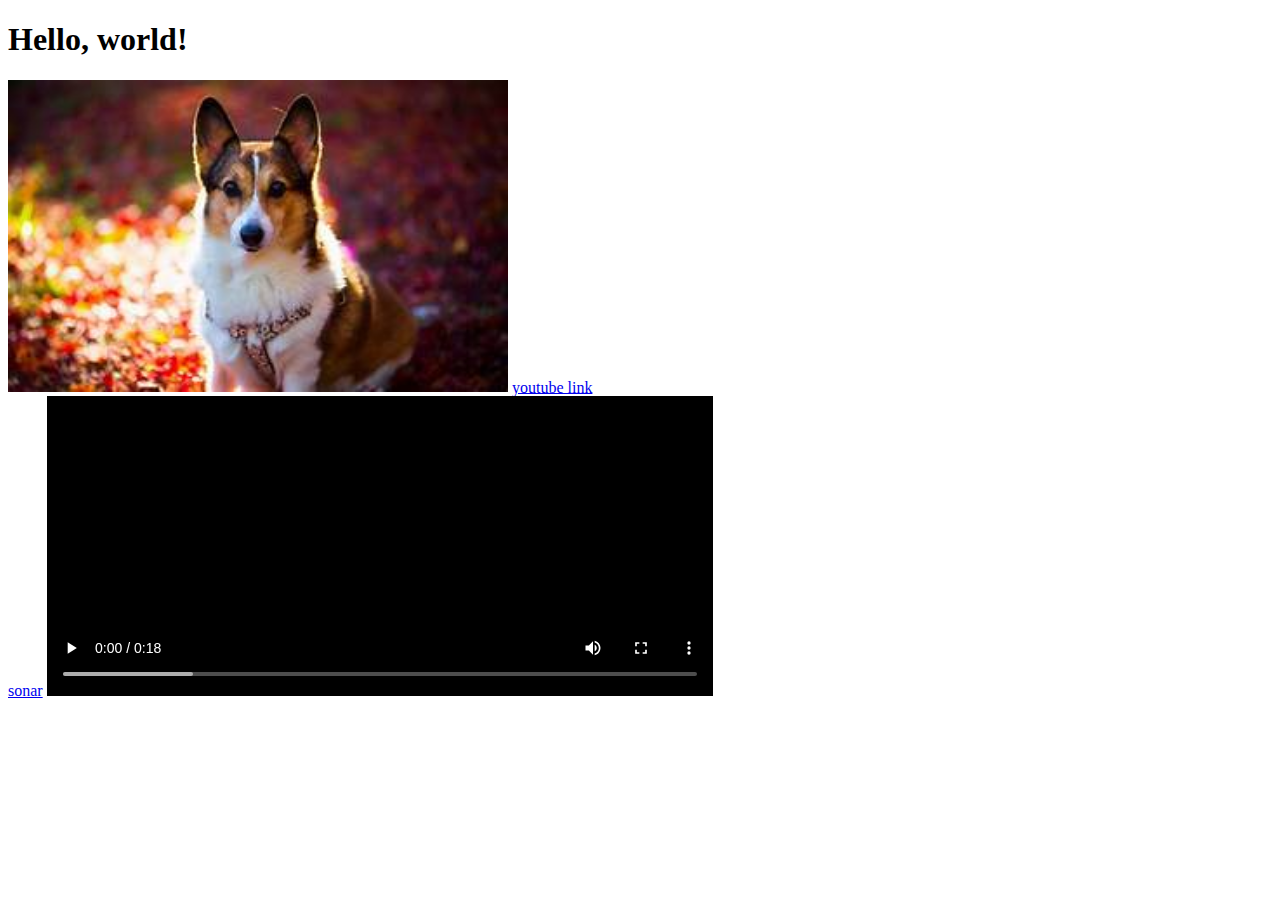
==== index.html @ be657950 "first commit" ====
<!DOCTYPE html>
<html>
    <head>
        <title>My web page</title>
    </head>
    <body>
        <h1>Hello, world!</h1>
        <!-- <p>This is my first web page.</p>
        <p>It contains a 
             <strong>main heading</strong> and <em> paragraph </em>.

        </p> -->
        <image src="images/dog.jpeg"  width="500px" alt="this is a dog"/>
        <a href="https://youtube.com/" target="_blank">youtube link</a><br>
        <a href="https://www.sonarqube.com/" target="_blank">sonar</a>
        <video src="videos/ff.mp4" alt="manish ff video" height="300px" controls><br>


        
    </body>
</html>
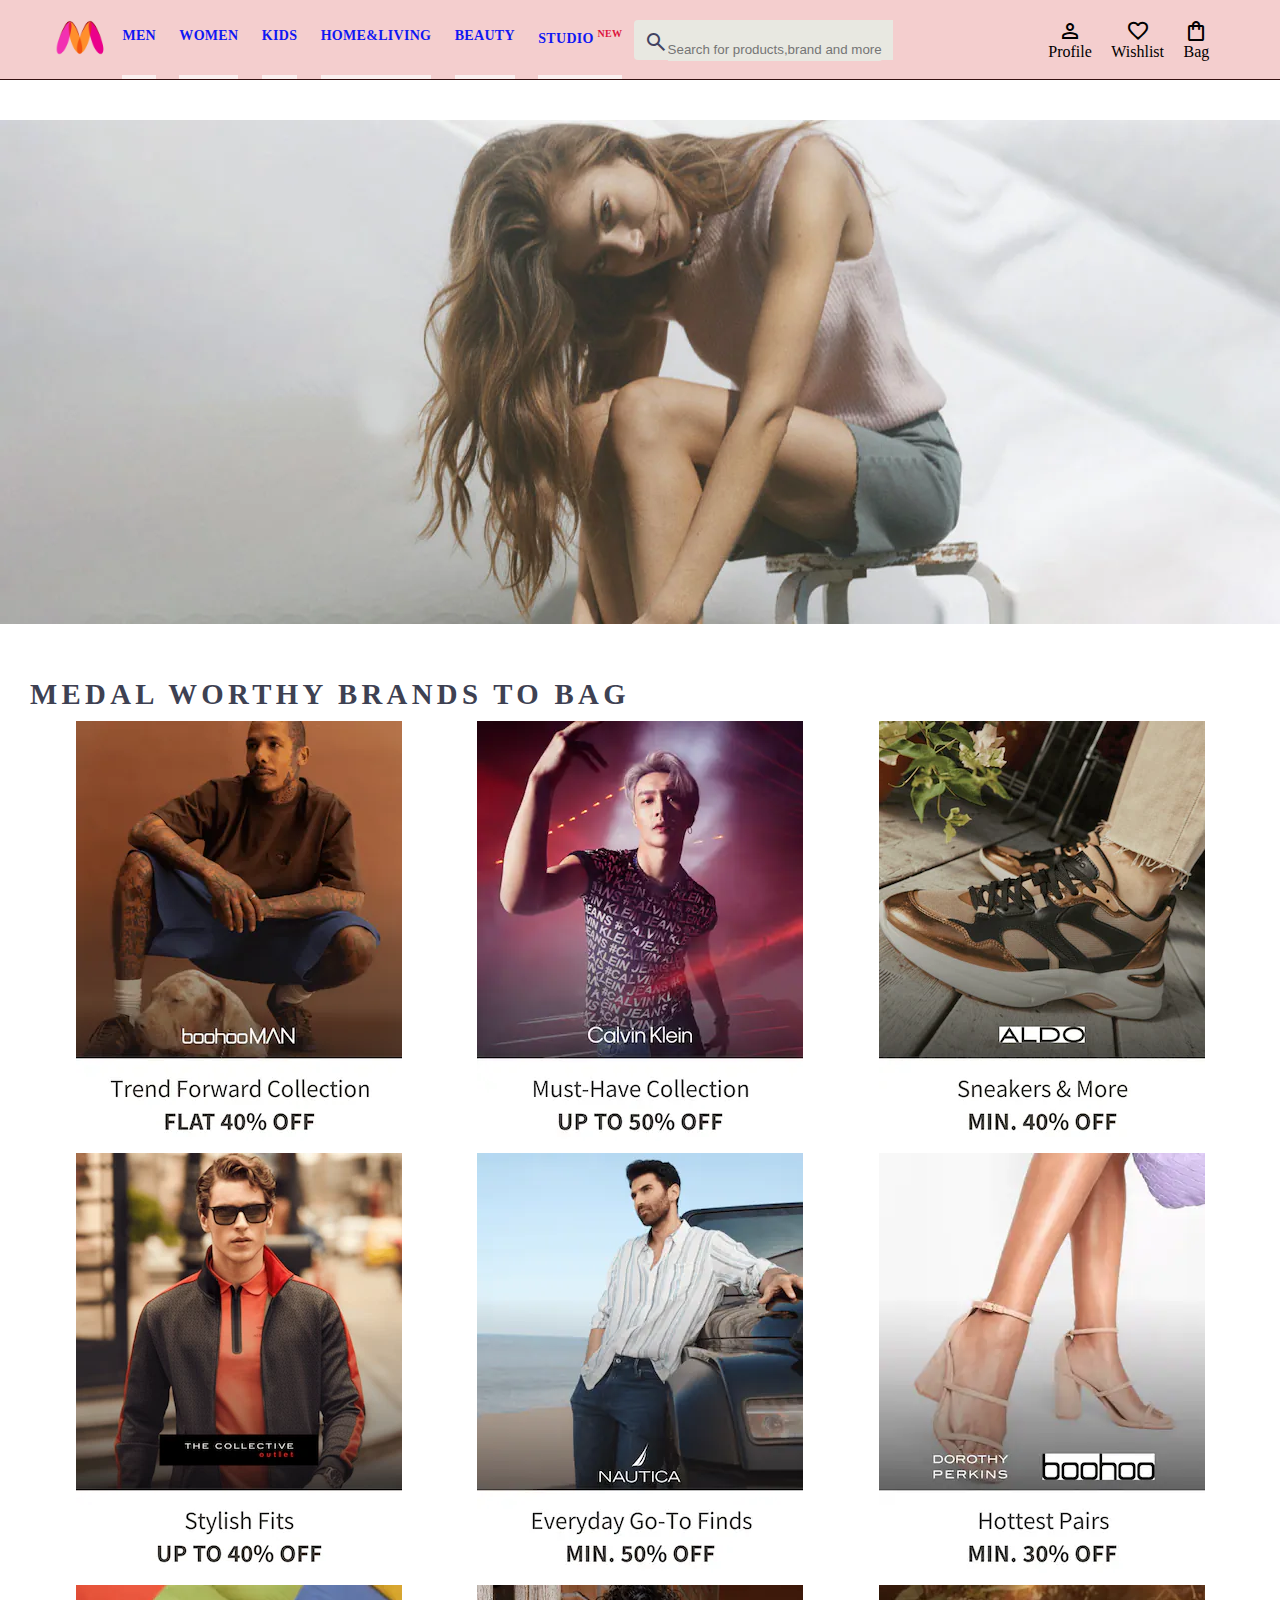
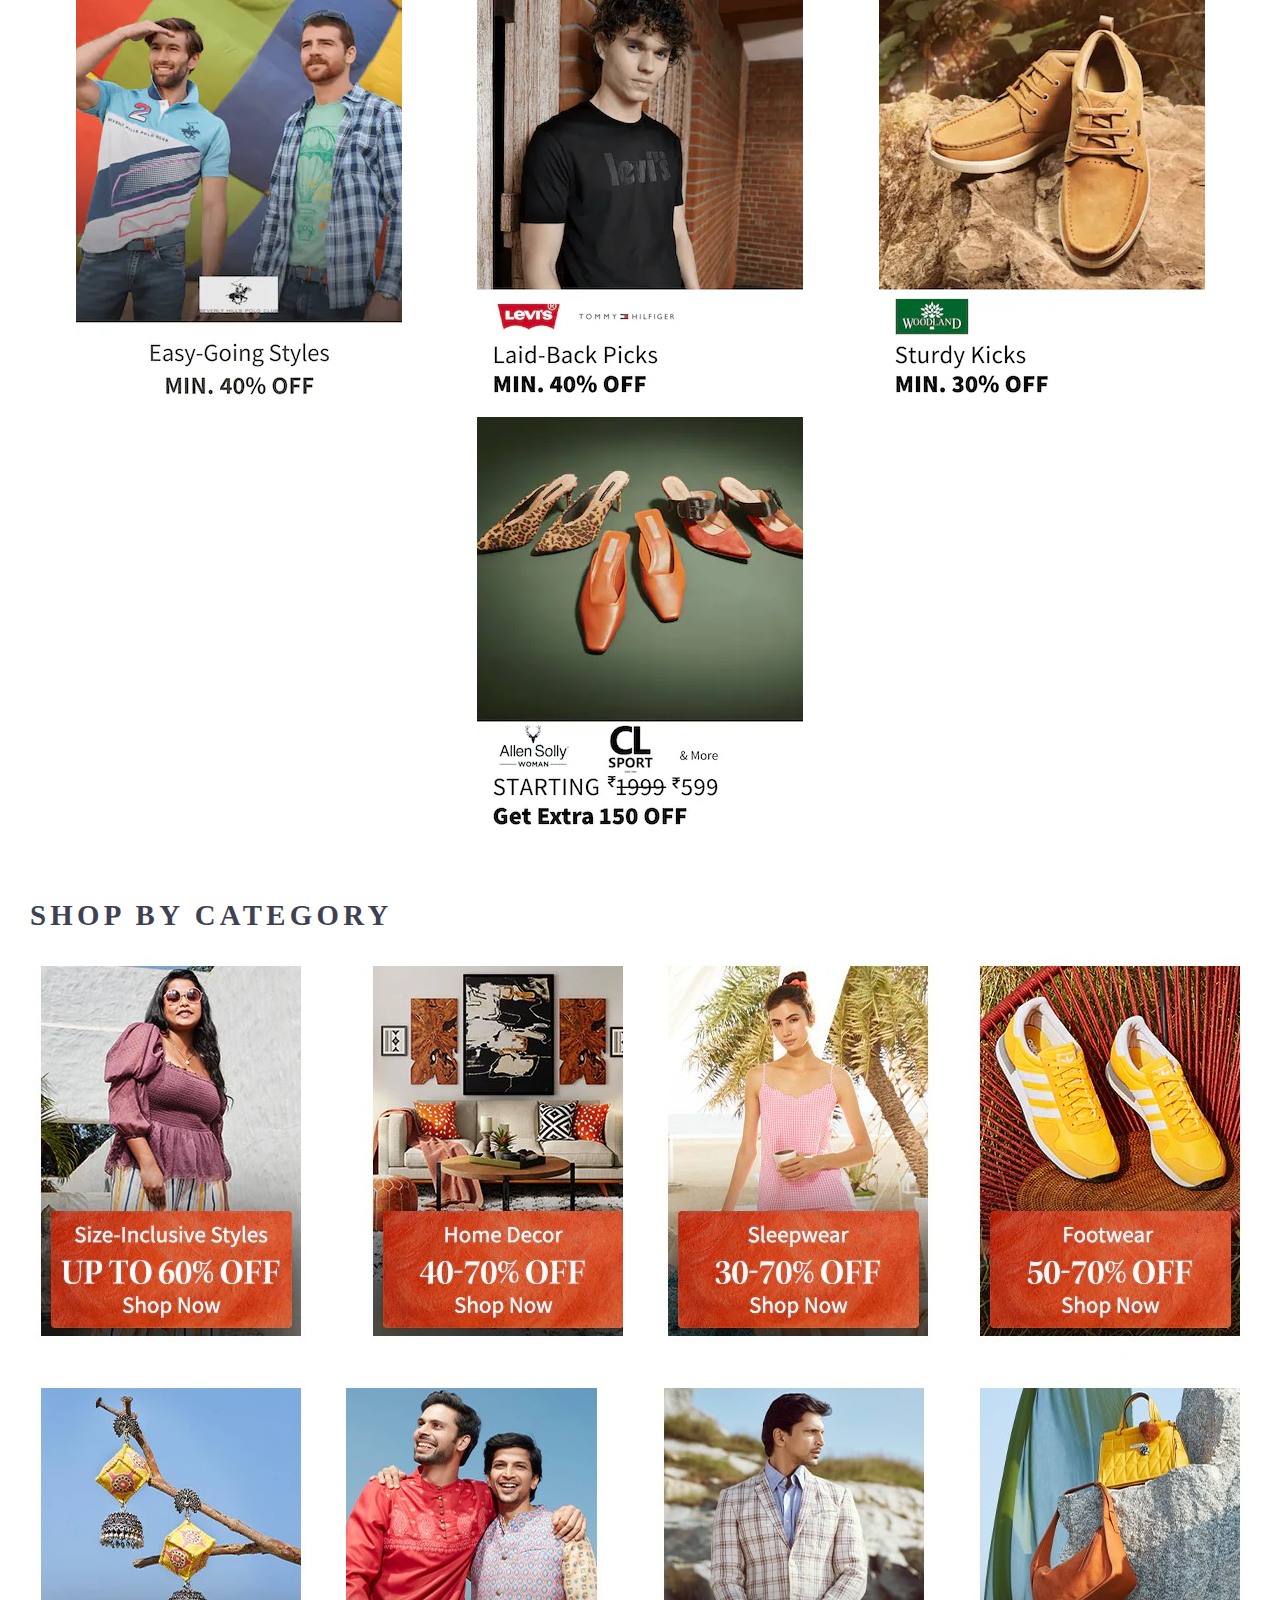
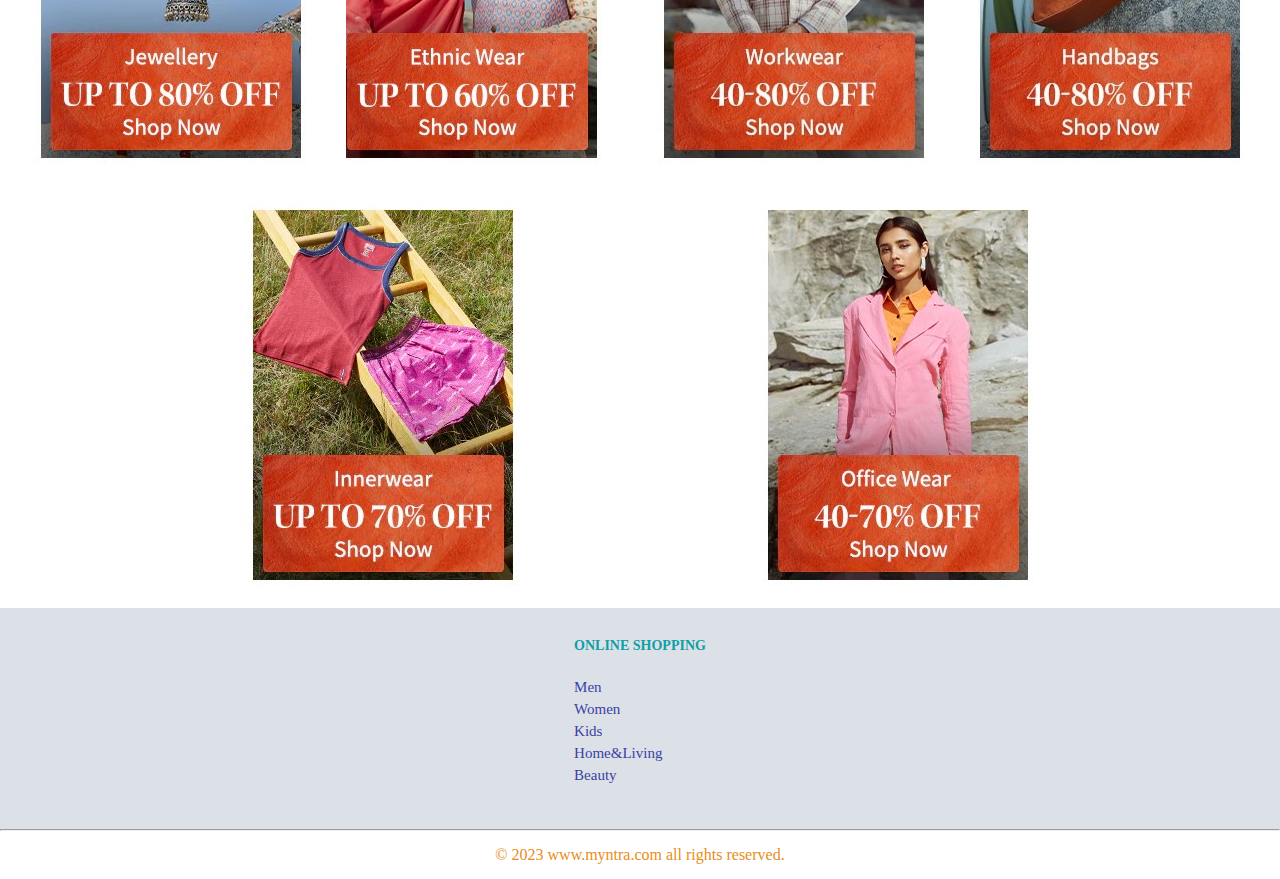
==== commit c1e5c7c8: "Rename Index.html to index.html" ====
--- a/index.html
+++ b/index.html
@@ -1,21 +1,92 @@
 <!DOCTYPE html>
-<html>
-    <head>
-        <title>My web page</title>
-    </head>
-    <body>
-        <h1>Hello, world!</h1>
-        <!-- <p>This is my first web page.</p>
-        <p>It contains a 
-             <strong>main heading</strong> and <em> paragraph </em>.
+<html lang="en">
+<head>
+    <meta charset="UTF-8">
+    <meta name="viewport" content="width=device-width, initial-scale=1.0">
+    <title>myntra website</title>
+    <link rel="stylesheet" href="myntra.css">
+    <link rel="stylesheet" href="https://fonts.googleapis.com/css2?family=Material+Symbols+Outlined:opsz,wght,FILL,GRAD@20..48,100..700,0..1,-50..200" />
+</head>
+<body>
+    <header>
+        <div class="logo_container"><a href="#"><img class="myntra_home"  src="images/myntra_logo.webp" alt=""></a></div>
+        <div class="nav_bar">
+            <a href="#">Men</a>
+            <a href="#">Women</a>
+            <a href="#">Kids</a>
+            <a href="#">Home&Living</a>
+            <a href="#">Beauty</a>
+            <a href="#">Studio <sup>New</sup></a>
+        </div>
+        <div class="search_bar">
+            <span class="material-symbols-outlined search_icon">search<span><input  class="search_input" placeholder="Search for products,brand and more">
+        </div>
+        <div class="action_bar">
+            <div class="action_container">
+                <span class="material-symbols-outlined">person</span>
+                <span class="action_name">Profile</span>
+            </div>
 
-        </p> -->
-        <image src="images/dog.jpeg"  width="500px" alt="this is a dog"/>
-        <a href="https://youtube.com/" target="_blank">youtube link</a><br>
-        <a href="https://www.sonarqube.com/" target="_blank">sonar</a>
-        <video src="videos/ff.mp4" alt="manish ff video" height="300px" controls><br>
+            <div class="action_container">
+                <span class="material-symbols-outlined"> favorite</span>
+                <span class="action_name">Wishlist</span>
+            </div>
 
+            <div class="action_container">
+                <span class="material-symbols-outlined">shopping_bag</span>
+                <span class="action_name">Bag</span>
+            </div>
+        </div>
+    </header>
+    <main>
+        <div class="banner_container">
+            <img src="images/banner.jpg" alt="banner image">
+        </div>
+        <div class="category_heading">MEDAL WORTHY BRANDS TO BAG</div>
+        <div class="category_items">
+            <a href="#"><img class="sale_item"  src="offers/1.png" alt=""></a>
+            <a href="#"><img class="sale_item"  src="offers/2.png" alt=""></a>        
+            <a href="#"><img class="sale_item"  src="offers/3.png" alt=""></a>
+            <a href="#"><img class="sale_item"  src="offers/4.png" alt=""></a>
+            <a href="#"><img class="sale_item"  src="offers/5.png" alt=""></a>
+            <a href="#"><img class="sale_item"  src="offers/6.png" alt=""></a>
+            <a href="#"><img class="sale_item"  src="offers/7.png" alt=""></a>
+            <a href="#"><img class="sale_item"  src="offers/8.png" alt=""></a>
+            <a href="#"><img class="sale_item"  src="offers/9.png" alt=""></a>
+            <a href="#"><img class="sale_item"  src="offers/10.png" alt=""></a>
+        </div>
 
+        <div class="category_heading">SHOP BY CATEGORY</div>
+        <div class="category_items">
+            <a href="#"><img class="sale_item"  src="categories/1.jpg" alt=""></a>
+            <a href="#"><img class="sale_item"  src="categories/2.jpg" alt=""></a>        
+            <a href="#"><img class="sale_item"  src="categories/3.jpg" alt=""></a>
+            <a href="#"><img class="sale_item"  src="categories/4.jpg" alt=""></a>
+            <a href="#"><img class="sale_item"  src="categories/5.jpg" alt=""></a>
+            <a href="#"><img class="sale_item"  src="categories/6.jpg" alt=""></a>
+            <a href="#"><img class="sale_item"  src="categories/7.jpg" alt=""></a>
+            <a href="#"><img class="sale_item"  src="categories/8.jpg" alt=""></a>
+            <a href="#"><img class="sale_item"  src="categories/9.jpg" alt=""></a>
+            <a href="#"><img class="sale_item"  src="categories/10.jpg" alt=""></a>
+        </div>
+    </main>
+    <footer>
+        <div class="footer_container">
+            <div class="footer_column">
+                <h3>ONLINE SHOPPING</h3>
+                <a href="#">Men</a>
+                <a href="#">Women</a>
+                <a href="#">Kids</a>
+                <a href="#">Home&Living</a>
+                <a href="#">Beauty</a>
         
-    </body>
-</html>+            </div>
+            
+        </div>
+        <hr>
+        <div class="copyright">
+            &copy 2023 www.myntra.com all rights reserved.
+        </div>
+    </footer>
+</body>
+</html>
--- a/myntra.css
+++ b/myntra.css
@@ -0,0 +1,134 @@
+*{
+    margin: 0;
+    padding: 0;
+    box-sizing: border-box;
+}
+header{
+    display:flex;
+    background-color:#f4cece;
+    height: 80px;
+    justify-content: space-between;
+    align-items: center;
+    border-bottom: 1px solid #351010;
+}
+.myntra_home{
+    height: 45px;
+
+}
+.logo_container{
+    margin-left: 4%;
+}
+.action_bar{
+    margin-right:4%;
+}
+.nav_bar{
+    display:flex;
+    min-width:500px;
+    justify-content: space-between;
+}
+.nav_bar a{
+    font-size: 14px;
+    letter-spacing: .3px;
+    color: #1017f3;
+    font-weight:700;
+    text-transform:uppercase;
+    text-decoration:none;
+    padding: 28px 0;
+    border-bottom:4px solid #faf0f0;
+}
+.nav_bar a:hover{
+    border-bottom: 4px solid #e70909;
+}
+.nav_bar a sup{
+    color: crimson;
+    font-size: 10px;
+}
+.search_bar{
+    height: 40px;
+    min-width:200px;
+    width: 30%;
+    display:flex;
+    align-items: center;
+}
+.search_icon{
+    height: 20px;
+    padding:10px;
+    box-sizing: content-box;
+    background-color: rgb(232, 232, 225);
+    color: #424361;
+    font-weight: 300;
+    border-radius: 4px 0 0 4px;
+}
+.search_input{
+    color: #424361;
+    background-color: rgb(232, 232, 225);
+    flex-grow: 1;
+    height: 23px;
+    width: 215px;
+    border: 0;
+    border-radius: 0 4px 4px 0;
+}
+.action_bar{
+    display: flex;
+    min-width: 200px;
+    justify-content:space-evenly;
+}
+.action_container{
+    display:flex;
+    flex-direction: column;
+    align-items: center;
+}
+
+/*main section*/
+.banner_container{
+    margin: 40px 0;
+}
+.banner_image{
+    width: 100%;
+}
+.category_heading{
+    text-transform: uppercase;
+    color: #3e4152;
+    letter-spacing: .15em;
+    font-size: 1.8em;
+    margin: 50px 0 10px 30px;
+    max-height: 5em;
+    font-weight: 700;
+}
+.category_items{
+    display: flex;
+    flex-wrap: wrap;
+    justify-content: space-evenly;
+
+}
+.sale-item{
+    width: 250px;
+
+}
+.footer_container{
+    padding:30px  0 40px 0;
+    background: #dbe1e7;
+    display:flex;
+    justify-content: space-evenly;
+}
+.footer_column{
+    flex-direction: column;
+    display: flex;
+}
+.footer_column a{
+    color: #3c3fa4;
+    font-size: 15px;
+    text-decoration: none;
+    padding-bottom: 5px;
+
+}
+.footer_column h3{
+    color: #119fa6;
+    font-size: 14px;
+    margin-bottom: 25px;
+}
+.copyright{
+    color: rgb(231, 142, 27);
+    text-align: center;
+    padding: 15px;
+}